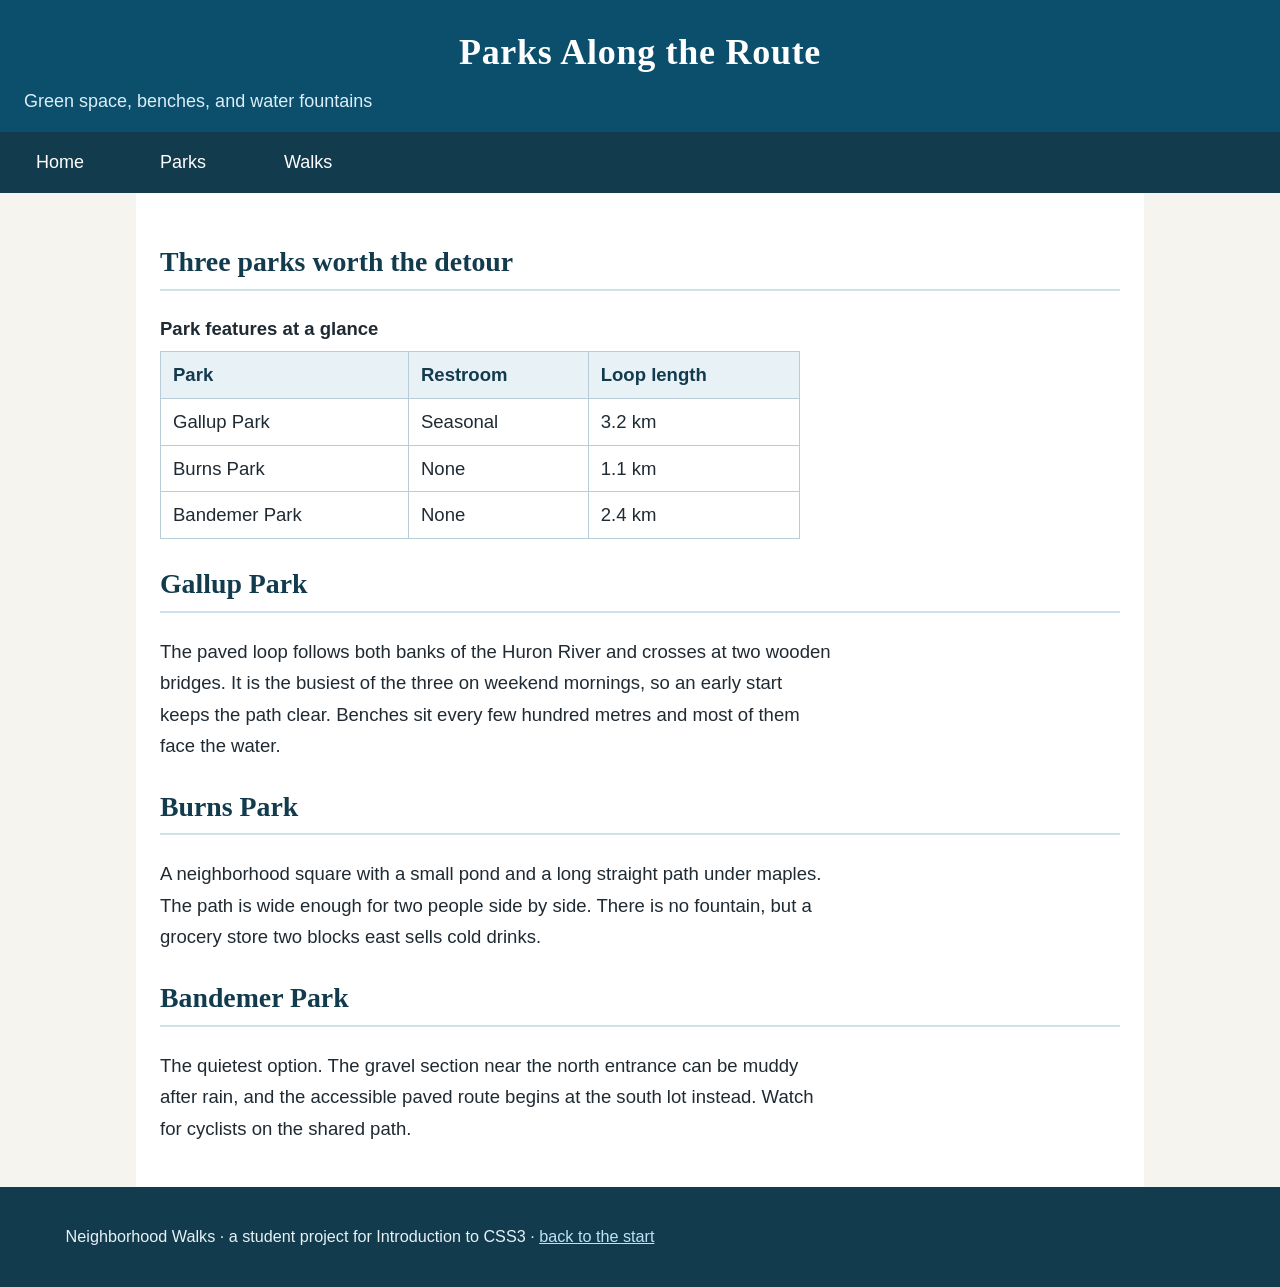
==== parks.html @ a6a4b639 "Introduction to CSS3 Homework One: shared stylesheet for three pages" ====
<!DOCTYPE html>
<html lang="en">
<head>
<meta charset="utf-8">
<meta name="viewport" content="width=device-width, initial-scale=1">
<title>Parks | Ann Arbor Trails</title>
<link rel="stylesheet" href="style.css">
</head>
<body>
<header>
  <h1>Parks Along the Route</h1>
  <p class="tagline">Green space, benches, and water fountains</p>
</header>
<nav>
  <ul>
    <li><a href="index.html">Home</a></li>
    <li><a href="parks.html">Parks</a></li>
    <li><a href="walks.html">Walks</a></li>
  </ul>
</nav>
<main>
  <h2>Three parks worth the detour</h2>
  <table>
    <caption>Park features at a glance</caption>
    <thead>
      <tr><th scope="col">Park</th><th scope="col">Restroom</th><th scope="col">Loop length</th></tr>
    </thead>
    <tbody>
      <tr><td>Gallup Park</td><td>Seasonal</td><td>3.2 km</td></tr>
      <tr><td>Burns Park</td><td>None</td><td>1.1 km</td></tr>
      <tr><td>Bandemer Park</td><td>None</td><td>2.4 km</td></tr>
    </tbody>
  </table>
  <h2>Gallup Park</h2>
  <p>The paved loop follows both banks of the Huron River and crosses at two wooden bridges. It is the
  busiest of the three on weekend mornings, so an early start keeps the path clear. Benches sit every
  few hundred metres and most of them face the water.</p>
  <h2>Burns Park</h2>
  <p>A neighborhood square with a small pond and a long straight path under maples. The path is wide
  enough for two people side by side. There is no fountain, but a grocery store two blocks east sells
  cold drinks.</p>
  <h2>Bandemer Park</h2>
  <p>The quietest option. The gravel section near the north entrance can be muddy after rain, and the
  accessible paved route begins at the south lot instead. Watch for cyclists on the shared path.</p>
</main>
<footer>
  <p>Neighborhood Walks &middot; a student project for Introduction to CSS3 &middot; <a href="index.html">back to the start</a></p>
</footer>
</body>
</html>
---- style.css ----
/* Neighborhood Walks - single stylesheet shared by all three pages */

body {
  font-family: "Gill Sans", "Gill Sans MT", Calibri, "Trebuchet MS", sans-serif;
  font-size: 112.5%;
  color: #1f2a33;
  background-color: #f6f4ef;
  margin: 0;
  line-height: 1.6;
}

header {
  background-color: #0b4f6c;
  color: #ffffff;
  padding: 1.5rem 1.5rem 1rem;
}

header .tagline {
  color: #dceef7;
  margin: 0.25rem 0 0;
}

nav {
  background-color: #123b4d;
}

nav ul {
  list-style: none;
  margin: 0;
  padding: 0.5rem 1.5rem;
  display: flex;
  flex-wrap: wrap;
  gap: 0.25rem;
}

li {
  display: inline-block;
  width: 7.5rem;
}

nav a {
  display: block;
  padding: 0.5rem 0.75rem;
  color: #ffffff;
  text-decoration: none;
  border-radius: 4px;
}

nav a:hover,
nav a:focus {
  background-color: #0b4f6c;
  text-decoration: underline;
}

main {
  background-color: #ffffff;
  font-size: 103%;
  max-width: 60rem;
  margin: 0 auto;
  padding: 1.5rem;
}

main li {
  display: list-item;
  width: auto;
}

h1 {
  text-align: center;
  font-family: Georgia, "Times New Roman", serif;
  color: #ffffff;
  font-size: 200%;
  letter-spacing: 0.02em;
  margin: 0;
}

h2 {
  font-family: Georgia, "Times New Roman", serif;
  color: #123b4d;
  border-bottom: 2px solid #cfe1ea;
  padding-bottom: 0.25rem;
}

p {
  line-height: 1.7;
  max-width: 42rem;
}

table {
  border-collapse: collapse;
  width: 100%;
  max-width: 40rem;
}

caption {
  text-align: left;
  font-weight: bold;
  padding-bottom: 0.5rem;
}

th,
td {
  border: 1px solid #b9cdd8;
  padding: 0.5rem 0.75rem;
  text-align: left;
}

th {
  background-color: #e7f1f6;
  color: #123b4d;
}

a {
  color: #0b4f6c;
}

a:focus {
  outline: 3px solid #f2a900;
  outline-offset: 2px;
}

footer {
  background-color: #123b4d;
  color: #e7f1f6;
  padding: 1.25rem 1.5rem;
  text-align: center;
  font-size: 90%;
}

footer a {
  color: #bfe3f2;
}
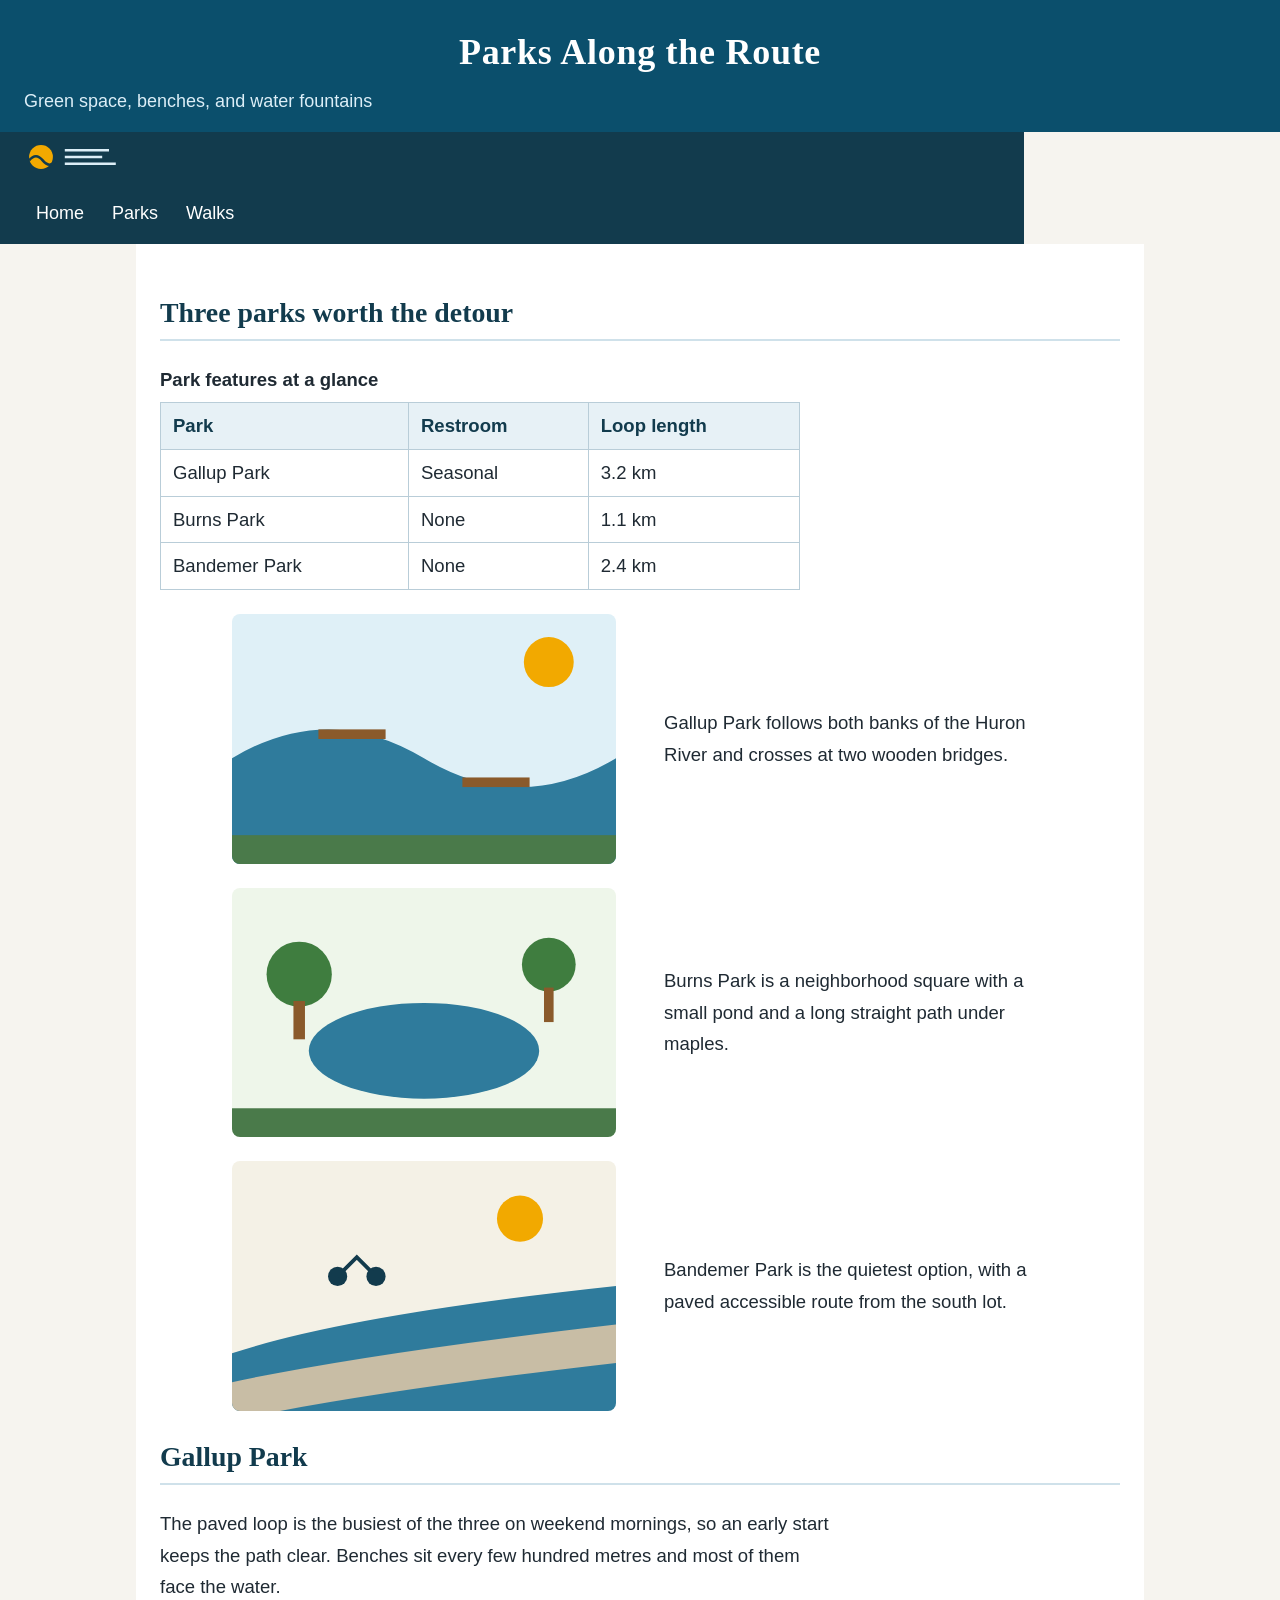
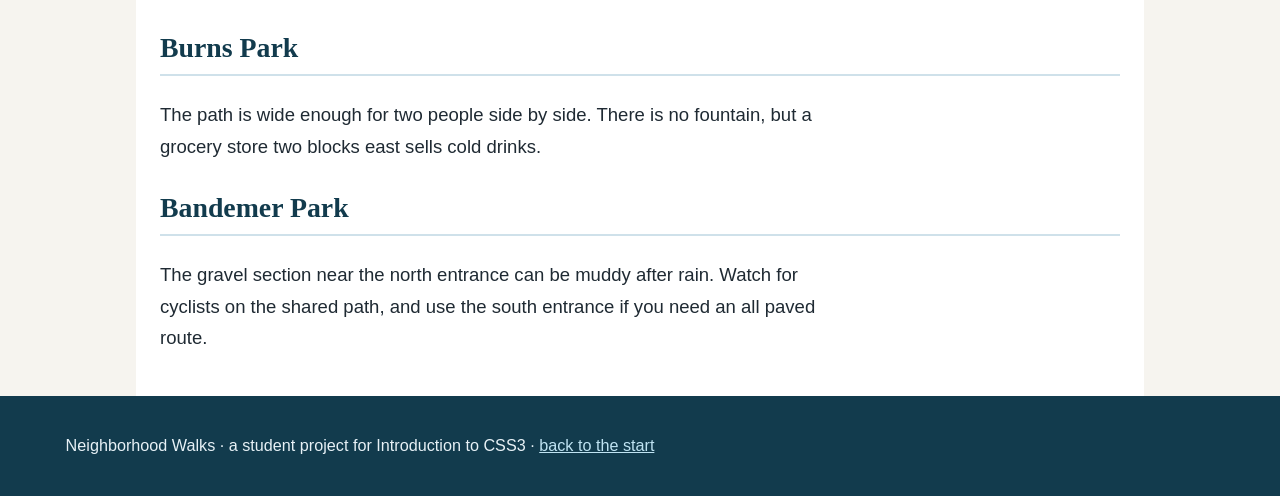
==== commit f1071a35: "Homework two: skip link, nav logo, grid and flex layouts" ====
--- a/parks.html
+++ b/parks.html
@@ -7,18 +7,20 @@
 <link rel="stylesheet" href="style.css">
 </head>
 <body>
+<a class="skip" href="#main">Skip to Main Content</a>
 <header>
   <h1>Parks Along the Route</h1>
   <p class="tagline">Green space, benches, and water fountains</p>
 </header>
 <nav>
+  <img src="images/logo.svg" alt="Ann Arbor Trails logo">
   <ul>
     <li><a href="index.html">Home</a></li>
     <li><a href="parks.html">Parks</a></li>
     <li><a href="walks.html">Walks</a></li>
   </ul>
 </nav>
-<main>
+<main id="main">
   <h2>Three parks worth the detour</h2>
   <table>
     <caption>Park features at a glance</caption>
@@ -31,17 +33,23 @@
       <tr><td>Bandemer Park</td><td>None</td><td>2.4 km</td></tr>
     </tbody>
   </table>
+  <div class="grid">
+    <img src="images/gallup.svg" alt="A wide river bend crossed by two wooden bridges">
+    <p>Gallup Park follows both banks of the Huron River and crosses at two wooden bridges.</p>
+    <img src="images/burns.svg" alt="A small park square with a pond and two maple trees">
+    <p>Burns Park is a neighborhood square with a small pond and a long straight path under maples.</p>
+    <img src="images/bandemer.svg" alt="A shared path beside the river with a cyclist">
+    <p>Bandemer Park is the quietest option, with a paved accessible route from the south lot.</p>
+  </div>
   <h2>Gallup Park</h2>
-  <p>The paved loop follows both banks of the Huron River and crosses at two wooden bridges. It is the
-  busiest of the three on weekend mornings, so an early start keeps the path clear. Benches sit every
-  few hundred metres and most of them face the water.</p>
+  <p>The paved loop is the busiest of the three on weekend mornings, so an early start keeps the path
+  clear. Benches sit every few hundred metres and most of them face the water.</p>
   <h2>Burns Park</h2>
-  <p>A neighborhood square with a small pond and a long straight path under maples. The path is wide
-  enough for two people side by side. There is no fountain, but a grocery store two blocks east sells
-  cold drinks.</p>
+  <p>The path is wide enough for two people side by side. There is no fountain, but a grocery store two
+  blocks east sells cold drinks.</p>
   <h2>Bandemer Park</h2>
-  <p>The quietest option. The gravel section near the north entrance can be muddy after rain, and the
-  accessible paved route begins at the south lot instead. Watch for cyclists on the shared path.</p>
+  <p>The gravel section near the north entrance can be muddy after rain. Watch for cyclists on the shared
+  path, and use the south entrance if you need an all paved route.</p>
 </main>
 <footer>
   <p>Neighborhood Walks &middot; a student project for Introduction to CSS3 &middot; <a href="index.html">back to the start</a></p>
--- a/style.css
+++ b/style.css
@@ -20,8 +20,25 @@
   margin: 0.25rem 0 0;
 }
 
+/* Homework two: the list item styling from homework one is no longer used. */
+/*
+li {
+  display: inline-block;
+  width: 7.5rem;
+}
+*/
+
 nav {
   background-color: #123b4d;
+  display: inline-block;
+  width: 80%;
+  vertical-align: top;
+}
+
+nav img {
+  width: 10%;
+  height: auto;
+  padding: 0.5rem 0 0 1.5rem;
 }
 
 nav ul {
@@ -33,11 +50,6 @@
   gap: 0.25rem;
 }
 
-li {
-  display: inline-block;
-  width: 7.5rem;
-}
-
 nav a {
   display: block;
   padding: 0.5rem 0.75rem;
@@ -63,6 +75,68 @@
 main li {
   display: list-item;
   width: auto;
+}
+
+/* Homework two: skip link, grid, and flex containers */
+.skip {
+  position: absolute;
+  left: -9999px;
+  top: 0;
+  background-color: #ffffff;
+  color: #0b4f6c;
+  padding: 0.75rem 1.25rem;
+  border: 3px solid #f2a900;
+  z-index: 10;
+}
+
+.skip:focus {
+  left: 1rem;
+  top: 1rem;
+}
+
+.grid {
+  display: grid;
+  grid-template-columns: 40% 40%;
+  justify-content: center;
+  align-items: center;
+  row-gap: 1.5rem;
+  column-gap: 5%;
+  margin: 1.5rem 0;
+}
+
+.grid img {
+  width: 100%;
+  height: auto;
+  border-radius: 8px;
+}
+
+.flex {
+  display: flex;
+  flex-wrap: wrap;
+  justify-content: space-between;
+  align-items: stretch;
+  gap: 1.5rem;
+  margin: 1.5rem 0;
+}
+
+.card {
+  flex: 0 1 30%;
+  min-width: 16rem;
+  background-color: #f2f7fa;
+  border-left: 4px solid #0b4f6c;
+  border-radius: 6px;
+  padding: 1rem 1.25rem;
+}
+
+.card h3 {
+  margin-top: 0;
+  font-family: Georgia, "Times New Roman", serif;
+  color: #123b4d;
+}
+
+.card p {
+  max-width: none;
+  margin-bottom: 0;
 }
 
 h1 {
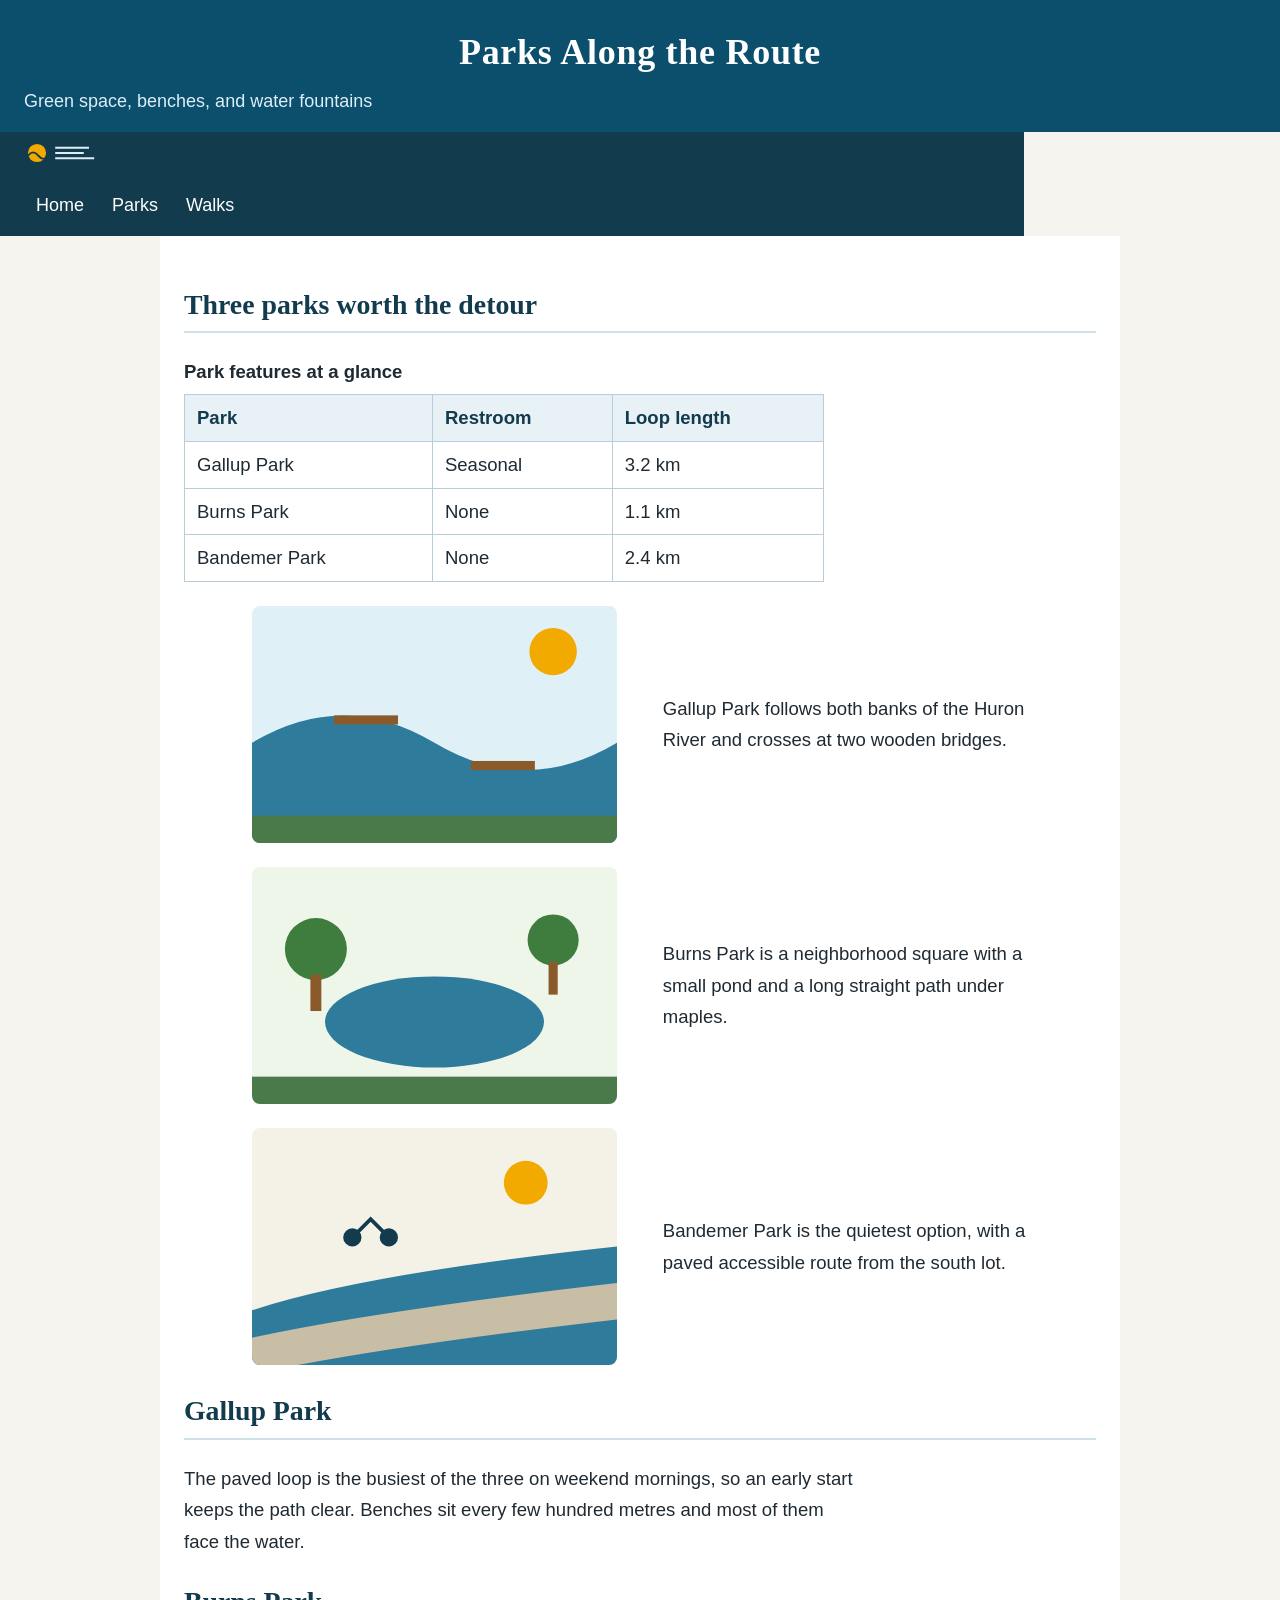
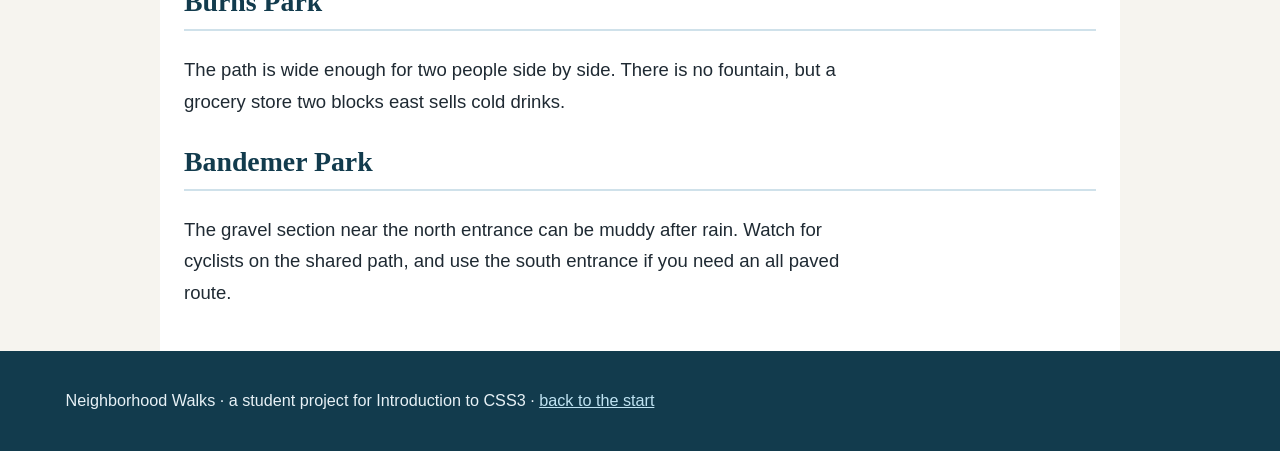
==== commit 5fff73ed: "Cache-bust the stylesheet so peer reviewers see current CSS" ====
--- a/parks.html
+++ b/parks.html
@@ -4,7 +4,7 @@
 <meta charset="utf-8">
 <meta name="viewport" content="width=device-width, initial-scale=1">
 <title>Parks | Ann Arbor Trails</title>
-<link rel="stylesheet" href="style.css">
+<link rel="stylesheet" href="style.css?v=3">
 </head>
 <body>
 <a class="skip" href="#main">Skip to Main Content</a>
--- a/style.css
+++ b/style.css
@@ -1,4 +1,10 @@
 /* Neighborhood Walks - single stylesheet shared by all three pages */
+
+*,
+*::before,
+*::after {
+  box-sizing: border-box;
+}
 
 body {
   font-family: "Gill Sans", "Gill Sans MT", Calibri, "Trebuchet MS", sans-serif;
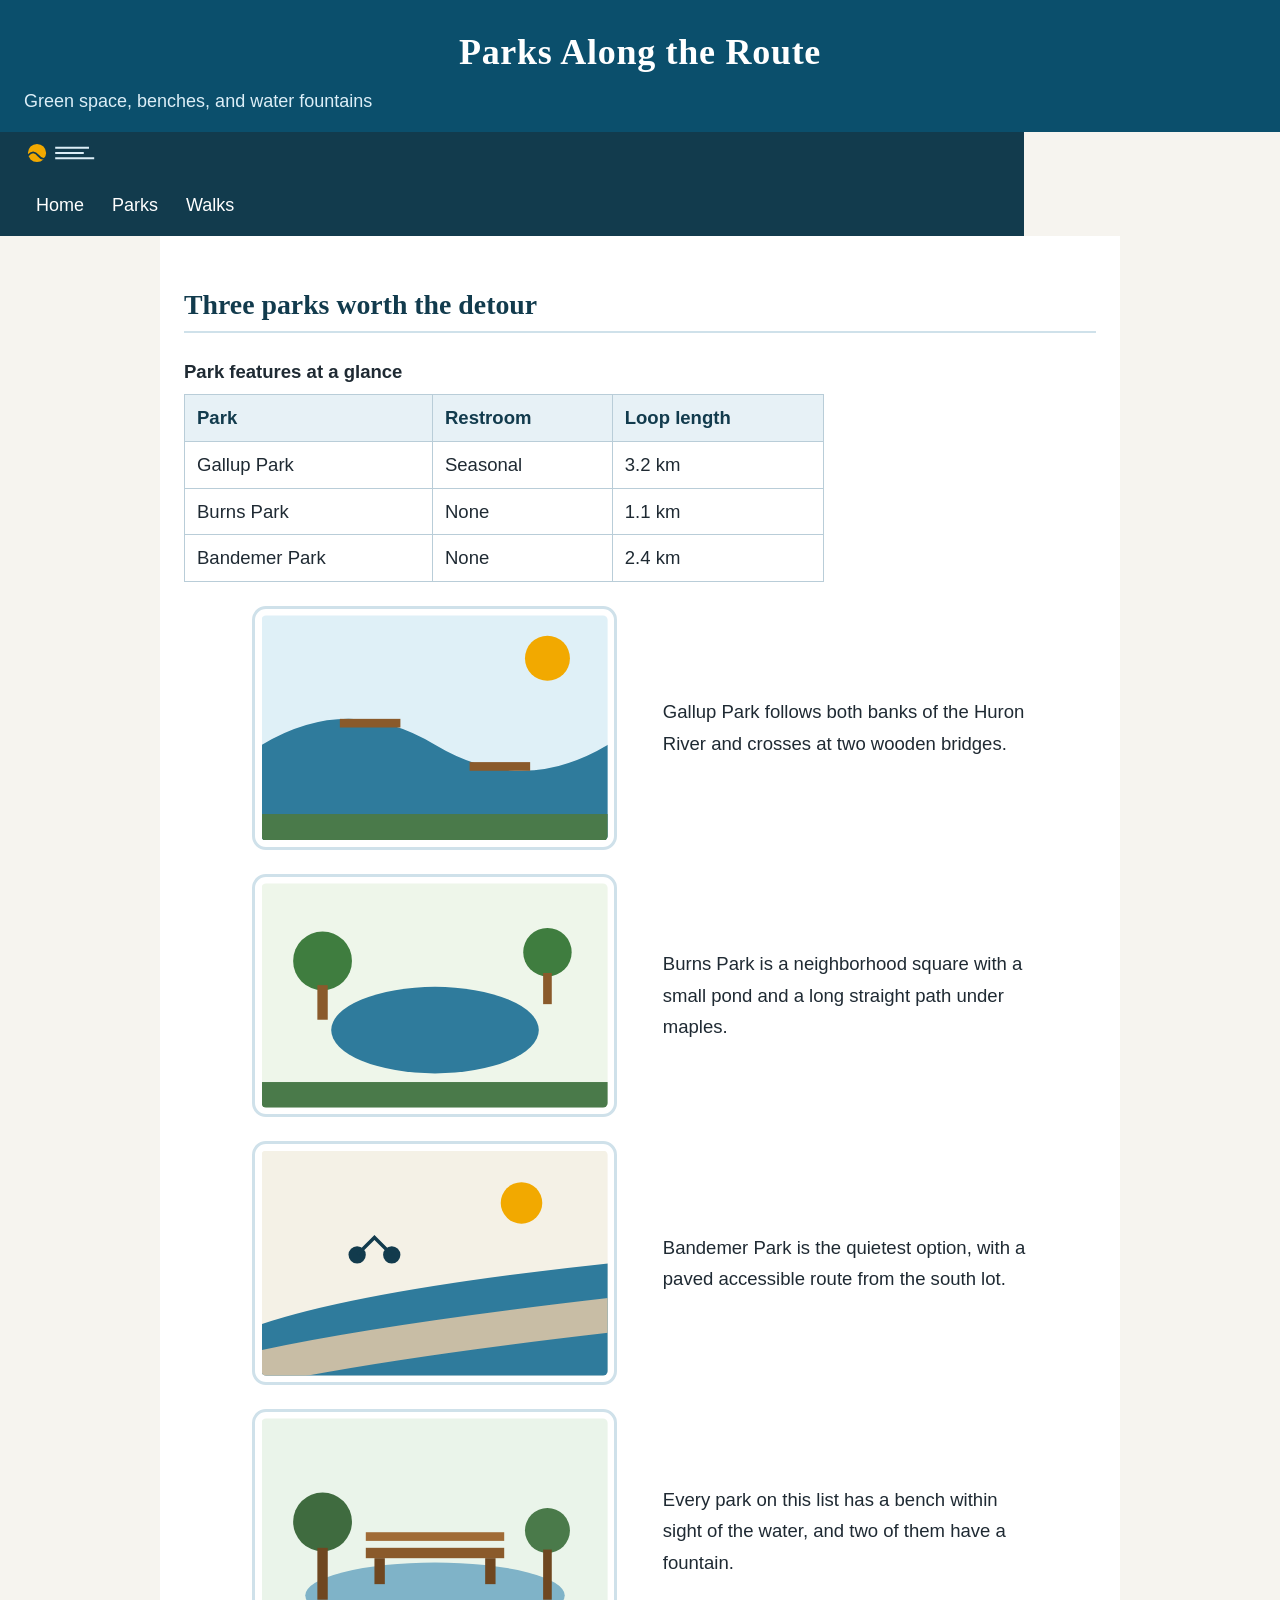
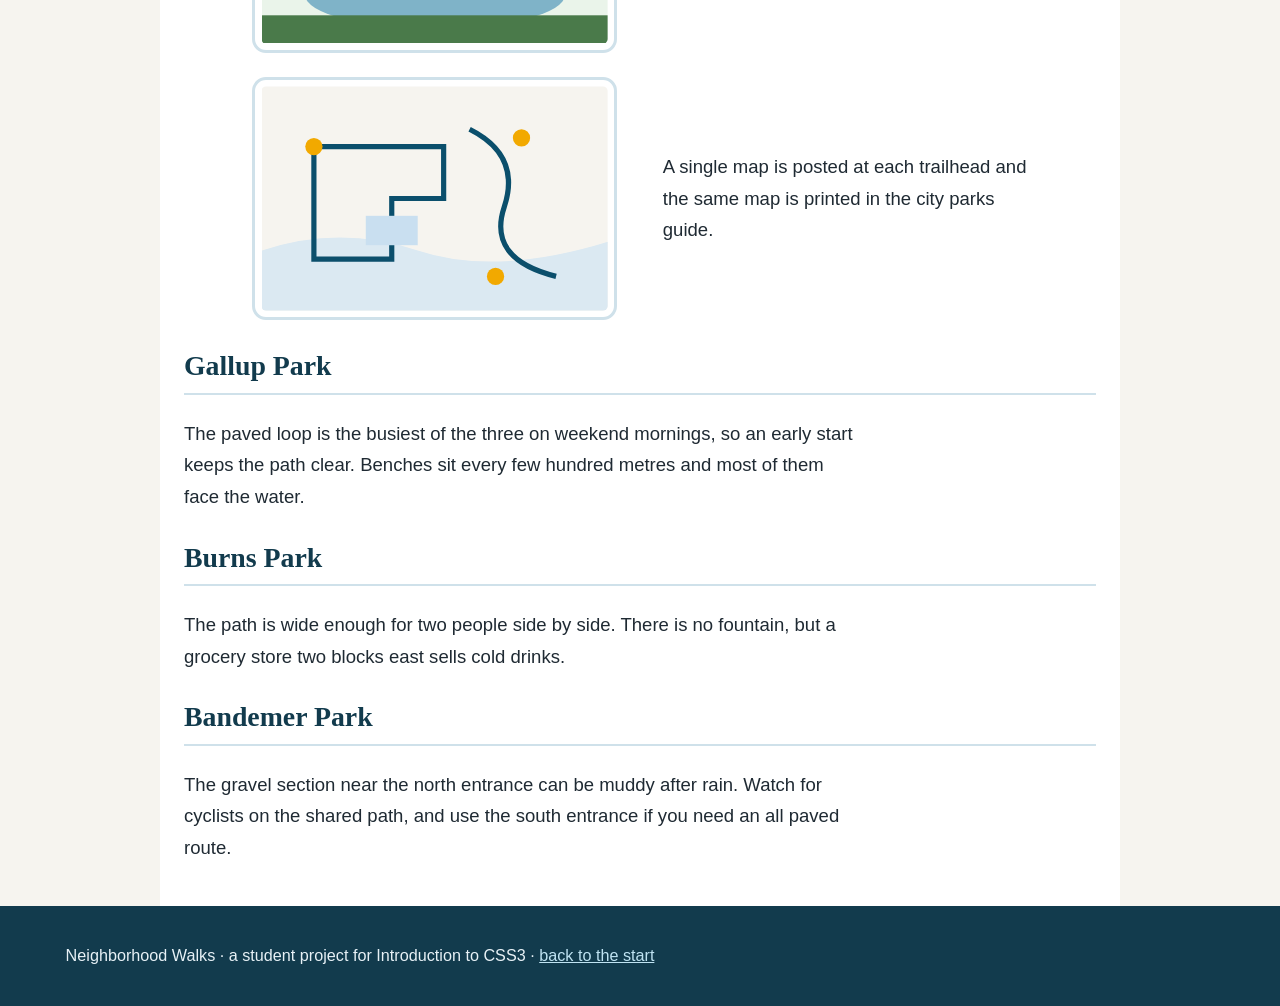
==== commit 1bfa0de3: "Final project version: images with box model, hover transitions, nth-child, skip link on focus" ====
--- a/parks.html
+++ b/parks.html
@@ -4,7 +4,7 @@
 <meta charset="utf-8">
 <meta name="viewport" content="width=device-width, initial-scale=1">
 <title>Parks | Ann Arbor Trails</title>
-<link rel="stylesheet" href="style.css?v=3">
+<link rel="stylesheet" href="style.css?v=4">
 </head>
 <body>
 <a class="skip" href="#main">Skip to Main Content</a>
@@ -40,6 +40,10 @@
     <p>Burns Park is a neighborhood square with a small pond and a long straight path under maples.</p>
     <img src="images/bandemer.svg" alt="A shared path beside the river with a cyclist">
     <p>Bandemer Park is the quietest option, with a paved accessible route from the south lot.</p>
+    <img src="images/bench.svg" alt="A wooden bench facing a pond">
+    <p>Every park on this list has a bench within sight of the water, and two of them have a fountain.</p>
+    <img src="images/map.svg" alt="A trail map with three marked loops">
+    <p>A single map is posted at each trailhead and the same map is printed in the city parks guide.</p>
   </div>
   <h2>Gallup Park</h2>
   <p>The paved loop is the busiest of the three on weekend mornings, so an early start keeps the path
--- a/style.css
+++ b/style.css
@@ -1,4 +1,4 @@
-/* Neighborhood Walks - single stylesheet shared by all three pages */
+/* Neighborhood Walks - single stylesheet shared by the three pages */
 
 *,
 *::before,
@@ -15,6 +15,25 @@
   line-height: 1.6;
 }
 
+/* Skip link: hidden off screen until it receives focus (final project) */
+.skip {
+  position: absolute;
+  top: -6rem;
+  left: 1rem;
+  z-index: 20;
+  background-color: #ffffff;
+  color: #0b4f6c;
+  padding: 0.75rem 1.25rem;
+  border: 3px solid #f2a900;
+  border-radius: 6px;
+  text-decoration: none;
+  transition: top 220ms ease-out;
+}
+
+.skip:focus {
+  top: 1rem;
+}
+
 header {
   background-color: #0b4f6c;
   color: #ffffff;
@@ -25,14 +44,6 @@
   color: #dceef7;
   margin: 0.25rem 0 0;
 }
-
-/* Homework two: the list item styling from homework one is no longer used. */
-/*
-li {
-  display: inline-block;
-  width: 7.5rem;
-}
-*/
 
 nav {
   background-color: #123b4d;
@@ -45,6 +56,8 @@
   width: 10%;
   height: auto;
   padding: 0.5rem 0 0 1.5rem;
+  border: 0;
+  background-color: transparent;
 }
 
 nav ul {
@@ -53,8 +66,17 @@
   padding: 0.5rem 1.5rem;
   display: flex;
   flex-wrap: wrap;
+  justify-content: flex-start;
   gap: 0.25rem;
 }
+
+/* Homework one styled every list item; that rule is kept here only as a
+   reference because the navigation now uses flex instead.
+li {
+  display: inline-block;
+  width: 7.5rem;
+}
+*/
 
 nav a {
   display: block;
@@ -62,12 +84,14 @@
   color: #ffffff;
   text-decoration: none;
   border-radius: 4px;
+  transition: background-color 200ms ease, transform 200ms ease;
 }
 
 nav a:hover,
 nav a:focus {
   background-color: #0b4f6c;
   text-decoration: underline;
+  transform: translateY(-2px);
 }
 
 main {
@@ -83,23 +107,89 @@
   width: auto;
 }
 
-/* Homework two: skip link, grid, and flex containers */
-.skip {
-  position: absolute;
-  left: -9999px;
-  top: 0;
+h1 {
+  text-align: center;
+  font-family: Georgia, "Times New Roman", serif;
+  color: #ffffff;
+  font-size: 200%;
+  letter-spacing: 0.02em;
+  margin: 0;
+}
+
+h2 {
+  font-family: Georgia, "Times New Roman", serif;
+  color: #123b4d;
+  border-bottom: 2px solid #cfe1ea;
+  padding-bottom: 0.25rem;
+}
+
+h3 {
+  font-family: Georgia, "Times New Roman", serif;
+  color: #123b4d;
+  margin: 0 0 0.5rem;
+}
+
+p {
+  line-height: 1.7;
+  max-width: 42rem;
+}
+
+/* Every image uses the box model: border, padding, and rounded corners */
+img {
+  border: 3px solid #cfe1ea;
+  padding: 0.4rem;
+  border-radius: 14px;
   background-color: #ffffff;
+  max-width: 100%;
+  height: auto;
+  transition: transform 260ms cubic-bezier(0.34, 1.56, 0.64, 1), border-color 260ms ease;
+}
+
+main img:hover {
+  transform: scale(1.02) rotate(-0.4deg);
+  border-color: #f2a900;
+}
+
+.hero {
+  display: block;
+  width: 100%;
+  margin-bottom: 1.5rem;
+}
+
+table {
+  border-collapse: collapse;
+  width: 100%;
+  max-width: 40rem;
+}
+
+caption {
+  text-align: left;
+  font-weight: bold;
+  padding-bottom: 0.5rem;
+}
+
+th,
+td {
+  border: 1px solid #b9cdd8;
+  padding: 0.5rem 0.75rem;
+  text-align: left;
+}
+
+th {
+  background-color: #e7f1f6;
+  color: #123b4d;
+}
+
+a {
   color: #0b4f6c;
-  padding: 0.75rem 1.25rem;
-  border: 3px solid #f2a900;
-  z-index: 10;
-}
-
-.skip:focus {
-  left: 1rem;
-  top: 1rem;
-}
-
+}
+
+a:focus {
+  outline: 3px solid #f2a900;
+  outline-offset: 2px;
+}
+
+/* Two column grid for the parks page */
 .grid {
   display: grid;
   grid-template-columns: 40% 40%;
@@ -112,10 +202,9 @@
 
 .grid img {
   width: 100%;
-  height: auto;
-  border-radius: 8px;
-}
-
+}
+
+/* Flex row of cards for the walks page */
 .flex {
   display: flex;
   flex-wrap: wrap;
@@ -132,12 +221,17 @@
   border-left: 4px solid #0b4f6c;
   border-radius: 6px;
   padding: 1rem 1.25rem;
-}
-
-.card h3 {
-  margin-top: 0;
-  font-family: Georgia, "Times New Roman", serif;
-  color: #123b4d;
+  transition: transform 260ms cubic-bezier(0.34, 1.56, 0.64, 1), box-shadow 260ms ease, background-color 260ms ease;
+}
+
+.card:hover {
+  transform: translateY(-6px);
+  box-shadow: 0 14px 26px rgba(11, 79, 108, 0.18);
+}
+
+.card img {
+  width: 100%;
+  margin-bottom: 0.75rem;
 }
 
 .card p {
@@ -145,58 +239,15 @@
   margin-bottom: 0;
 }
 
-h1 {
-  text-align: center;
-  font-family: Georgia, "Times New Roman", serif;
-  color: #ffffff;
-  font-size: 200%;
-  letter-spacing: 0.02em;
-  margin: 0;
-}
-
-h2 {
-  font-family: Georgia, "Times New Roman", serif;
-  color: #123b4d;
-  border-bottom: 2px solid #cfe1ea;
-  padding-bottom: 0.25rem;
-}
-
-p {
-  line-height: 1.7;
-  max-width: 42rem;
-}
-
-table {
-  border-collapse: collapse;
-  width: 100%;
-  max-width: 40rem;
-}
-
-caption {
-  text-align: left;
-  font-weight: bold;
-  padding-bottom: 0.5rem;
-}
-
-th,
-td {
-  border: 1px solid #b9cdd8;
-  padding: 0.5rem 0.75rem;
-  text-align: left;
-}
-
-th {
-  background-color: #e7f1f6;
-  color: #123b4d;
-}
-
-a {
-  color: #0b4f6c;
-}
-
-a:focus {
-  outline: 3px solid #f2a900;
-  outline-offset: 2px;
+/* nth-child gives every other card a different look */
+.flex .card:nth-child(even) {
+  background-color: #eaf3ea;
+  border-left-color: #4a7a4a;
+}
+
+.flex .card:nth-child(even) img {
+  border-radius: 40px;
+  border-color: #cfe4cf;
 }
 
 footer {
